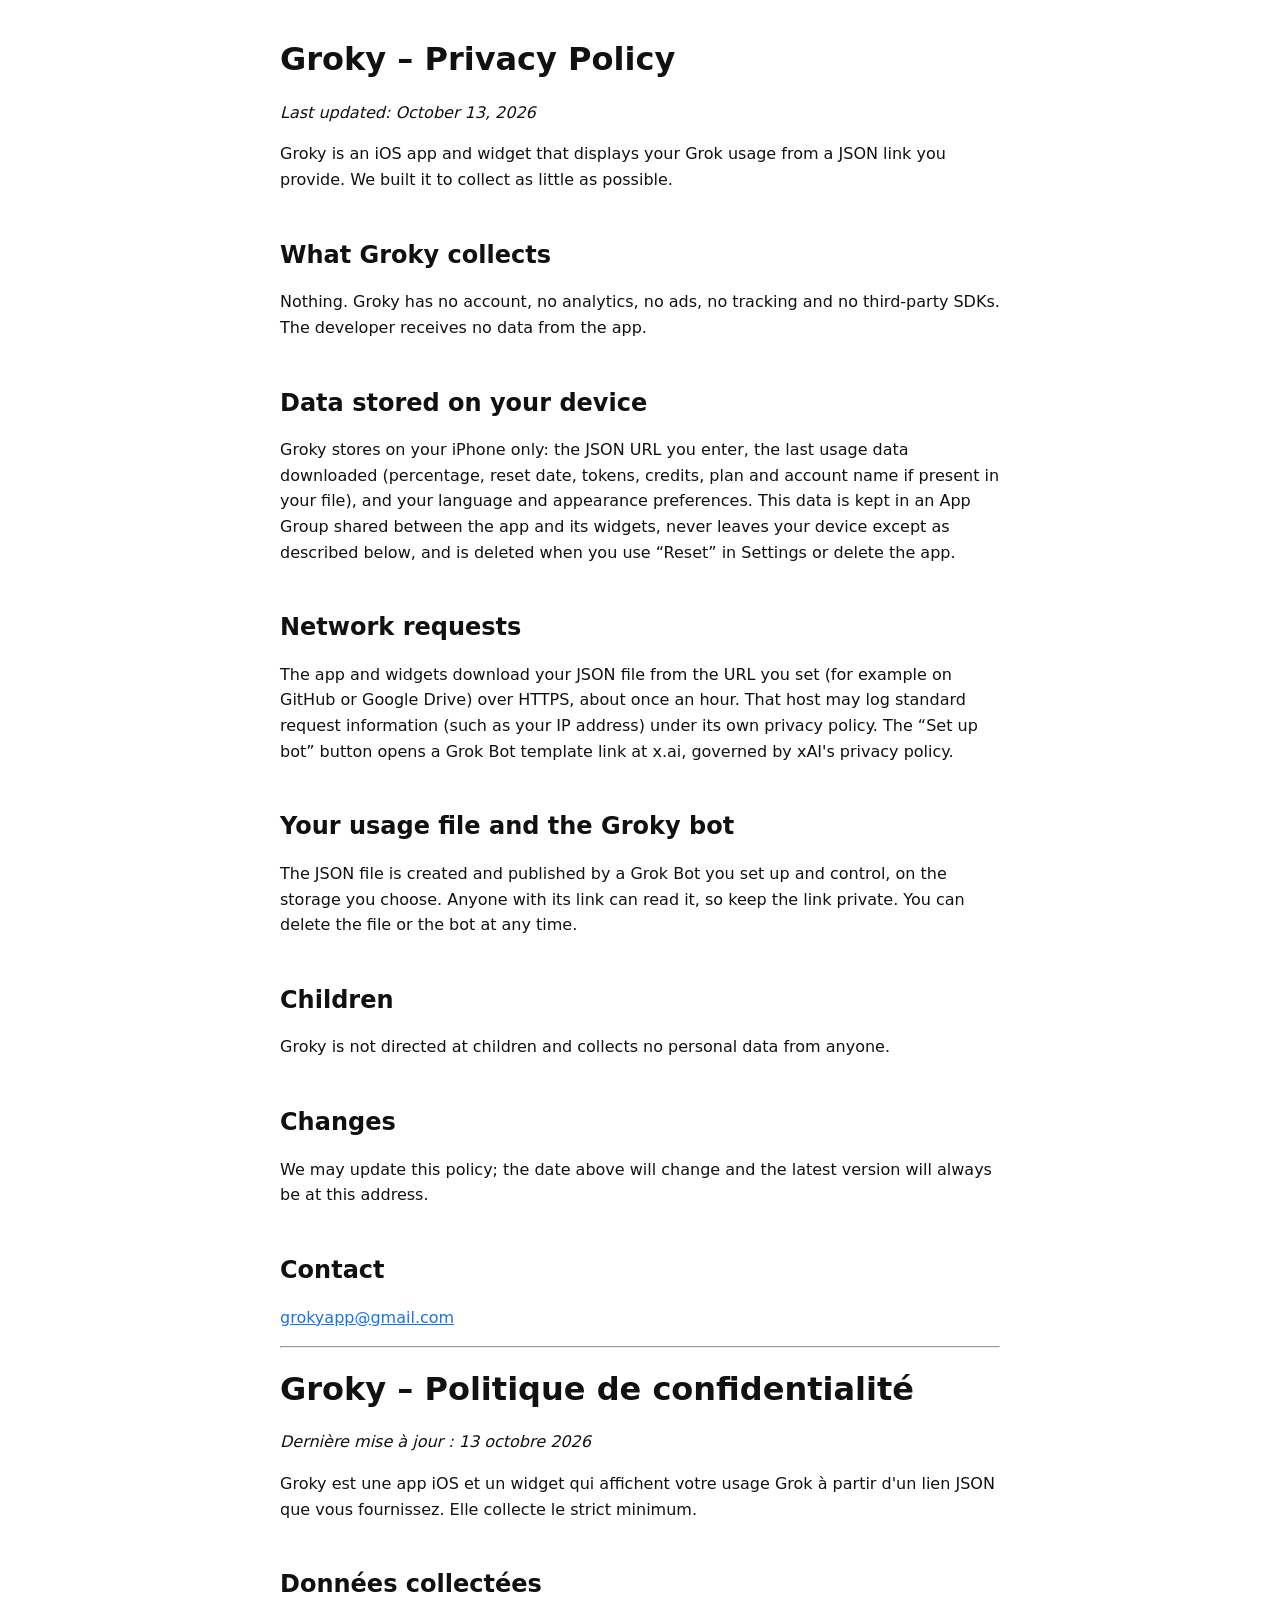
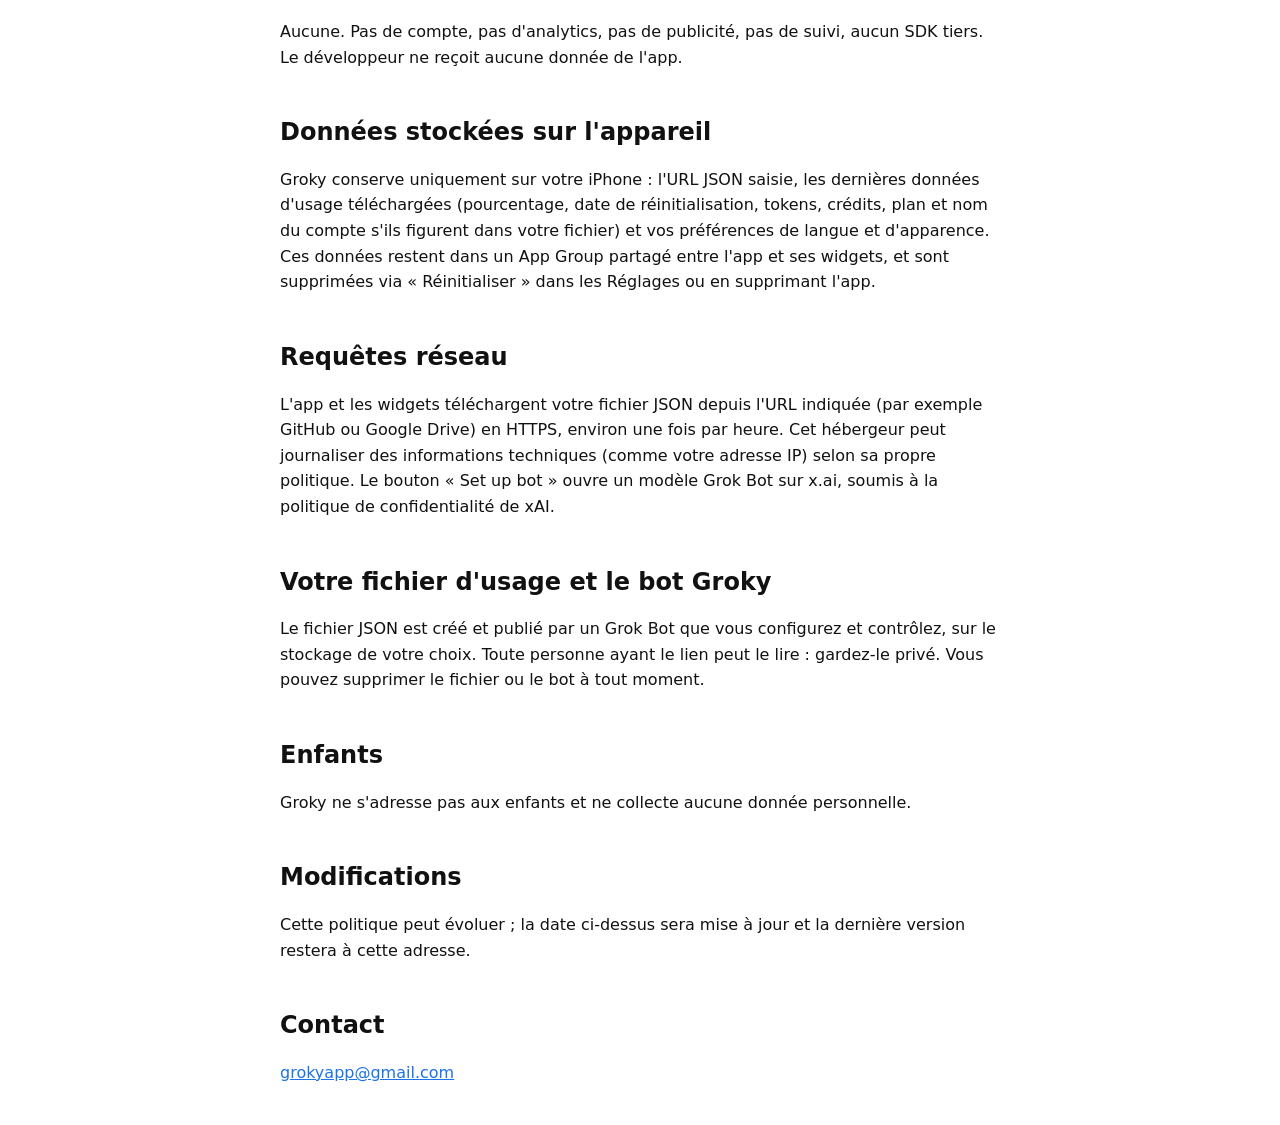
==== privacy-policy.html @ b5df7863 "Groky privacy policy" ====
<!doctype html>
<html lang="en"><head><meta charset="utf-8"><meta name="viewport" content="width=device-width,initial-scale=1">
<title>Groky – Privacy Policy</title>
<style>body{font:16px/1.6 -apple-system,system-ui,sans-serif;max-width:720px;margin:40px auto;padding:0 20px;color:#111}h1,h2{line-height:1.2}h2{margin-top:2em}a{color:#1a73e8}@media(prefers-color-scheme:dark){body{background:#000;color:#eee}a{color:#5aa2ff}}</style>
</head><body>
<h1>Groky – Privacy Policy</h1>
<p><em>Last updated: October 13, 2026</em></p>
<p>Groky is an iOS app and widget that displays your Grok usage from a JSON link you provide. We built it to collect as little as possible.</p>
<h2>What Groky collects</h2>
<p>Nothing. Groky has no account, no analytics, no ads, no tracking and no third-party SDKs. The developer receives no data from the app.</p>
<h2>Data stored on your device</h2>
<p>Groky stores on your iPhone only: the JSON URL you enter, the last usage data downloaded (percentage, reset date, tokens, credits, plan and account name if present in your file), and your language and appearance preferences. This data is kept in an App Group shared between the app and its widgets, never leaves your device except as described below, and is deleted when you use “Reset” in Settings or delete the app.</p>
<h2>Network requests</h2>
<p>The app and widgets download your JSON file from the URL you set (for example on GitHub or Google Drive) over HTTPS, about once an hour. That host may log standard request information (such as your IP address) under its own privacy policy. The “Set up bot” button opens a Grok Bot template link at x.ai, governed by xAI's privacy policy.</p>
<h2>Your usage file and the Groky bot</h2>
<p>The JSON file is created and published by a Grok Bot you set up and control, on the storage you choose. Anyone with its link can read it, so keep the link private. You can delete the file or the bot at any time.</p>
<h2>Children</h2>
<p>Groky is not directed at children and collects no personal data from anyone.</p>
<h2>Changes</h2>
<p>We may update this policy; the date above will change and the latest version will always be at this address.</p>
<h2>Contact</h2>
<p><a href="mailto:grokyapp@gmail.com">grokyapp@gmail.com</a></p>
<hr>
<h1 lang="fr">Groky – Politique de confidentialité</h1>
<p><em>Dernière mise à jour : 13 octobre 2026</em></p>
<p>Groky est une app iOS et un widget qui affichent votre usage Grok à partir d'un lien JSON que vous fournissez. Elle collecte le strict minimum.</p>
<h2>Données collectées</h2>
<p>Aucune. Pas de compte, pas d'analytics, pas de publicité, pas de suivi, aucun SDK tiers. Le développeur ne reçoit aucune donnée de l'app.</p>
<h2>Données stockées sur l'appareil</h2>
<p>Groky conserve uniquement sur votre iPhone : l'URL JSON saisie, les dernières données d'usage téléchargées (pourcentage, date de réinitialisation, tokens, crédits, plan et nom du compte s'ils figurent dans votre fichier) et vos préférences de langue et d'apparence. Ces données restent dans un App Group partagé entre l'app et ses widgets, et sont supprimées via « Réinitialiser » dans les Réglages ou en supprimant l'app.</p>
<h2>Requêtes réseau</h2>
<p>L'app et les widgets téléchargent votre fichier JSON depuis l'URL indiquée (par exemple GitHub ou Google Drive) en HTTPS, environ une fois par heure. Cet hébergeur peut journaliser des informations techniques (comme votre adresse IP) selon sa propre politique. Le bouton « Set up bot » ouvre un modèle Grok Bot sur x.ai, soumis à la politique de confidentialité de xAI.</p>
<h2>Votre fichier d'usage et le bot Groky</h2>
<p>Le fichier JSON est créé et publié par un Grok Bot que vous configurez et contrôlez, sur le stockage de votre choix. Toute personne ayant le lien peut le lire : gardez-le privé. Vous pouvez supprimer le fichier ou le bot à tout moment.</p>
<h2>Enfants</h2>
<p>Groky ne s'adresse pas aux enfants et ne collecte aucune donnée personnelle.</p>
<h2>Modifications</h2>
<p>Cette politique peut évoluer ; la date ci-dessus sera mise à jour et la dernière version restera à cette adresse.</p>
<h2>Contact</h2>
<p><a href="mailto:grokyapp@gmail.com">grokyapp@gmail.com</a></p>
</body></html>
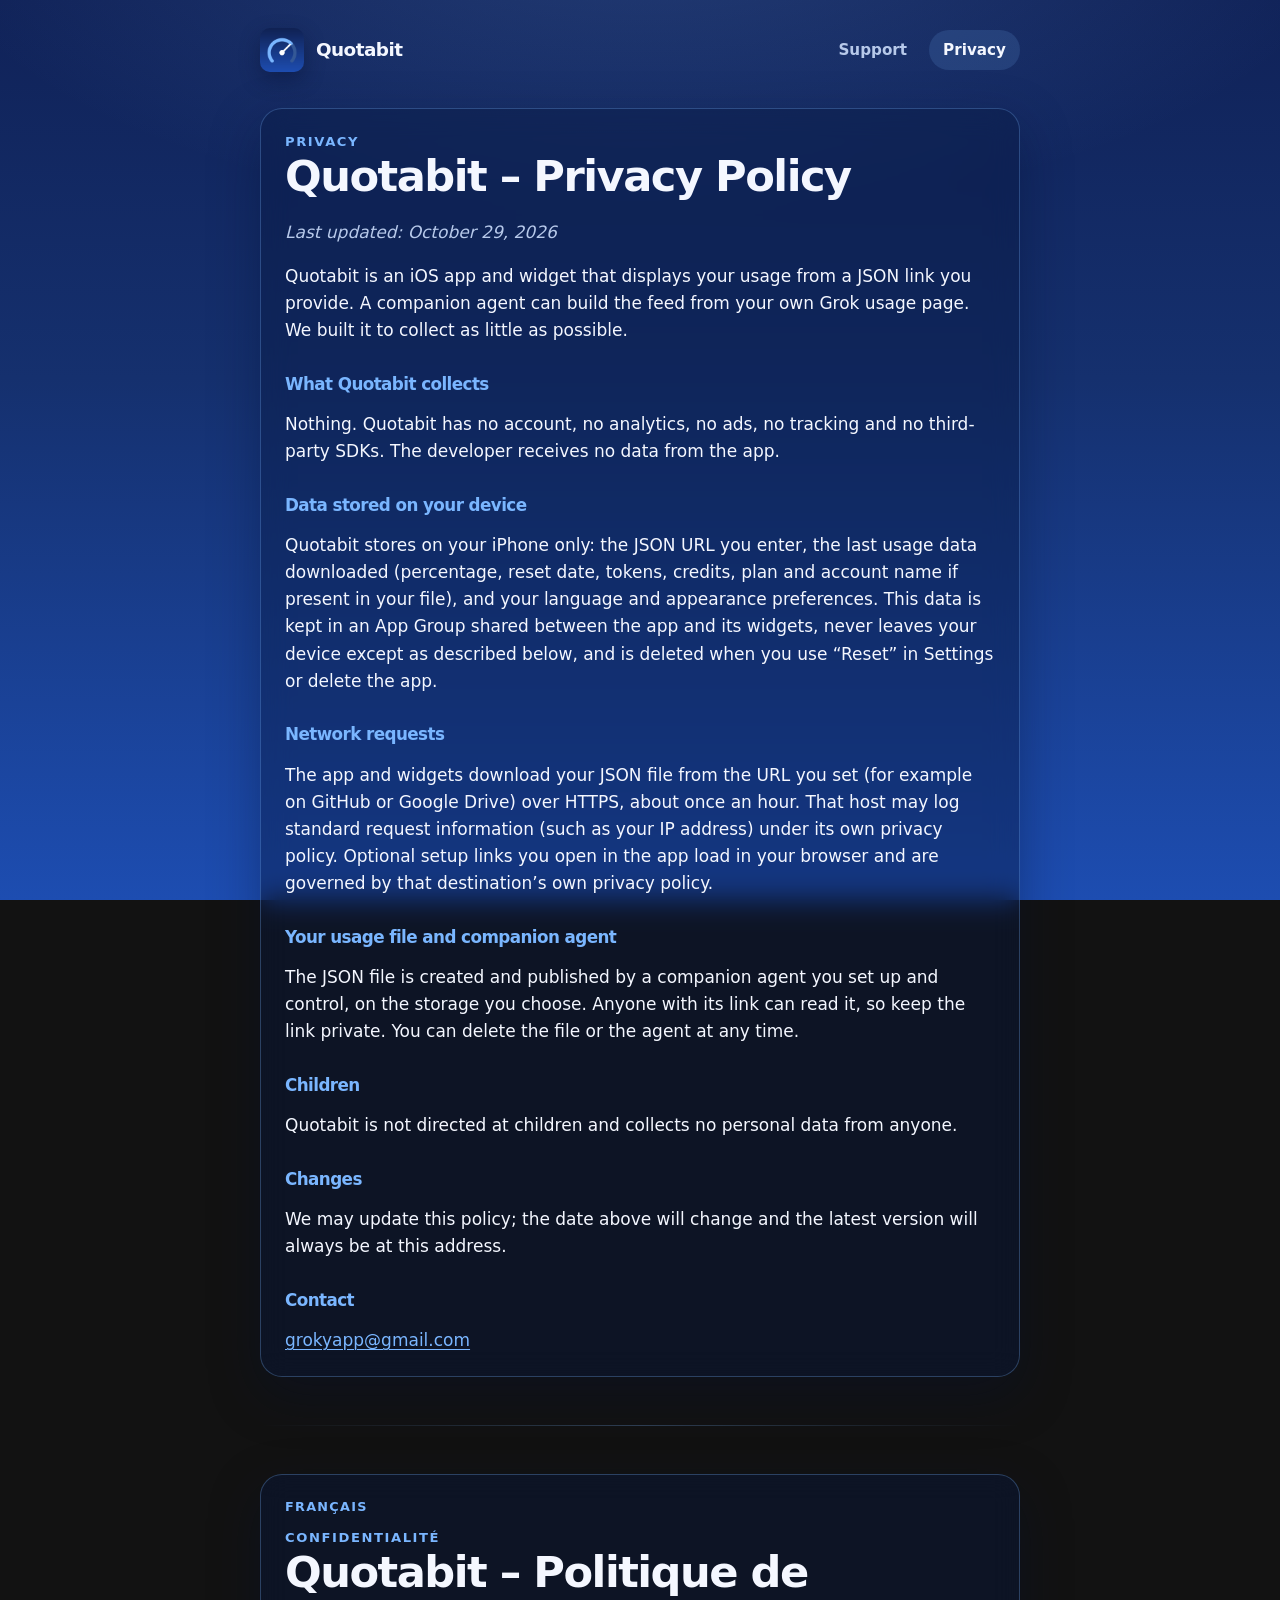
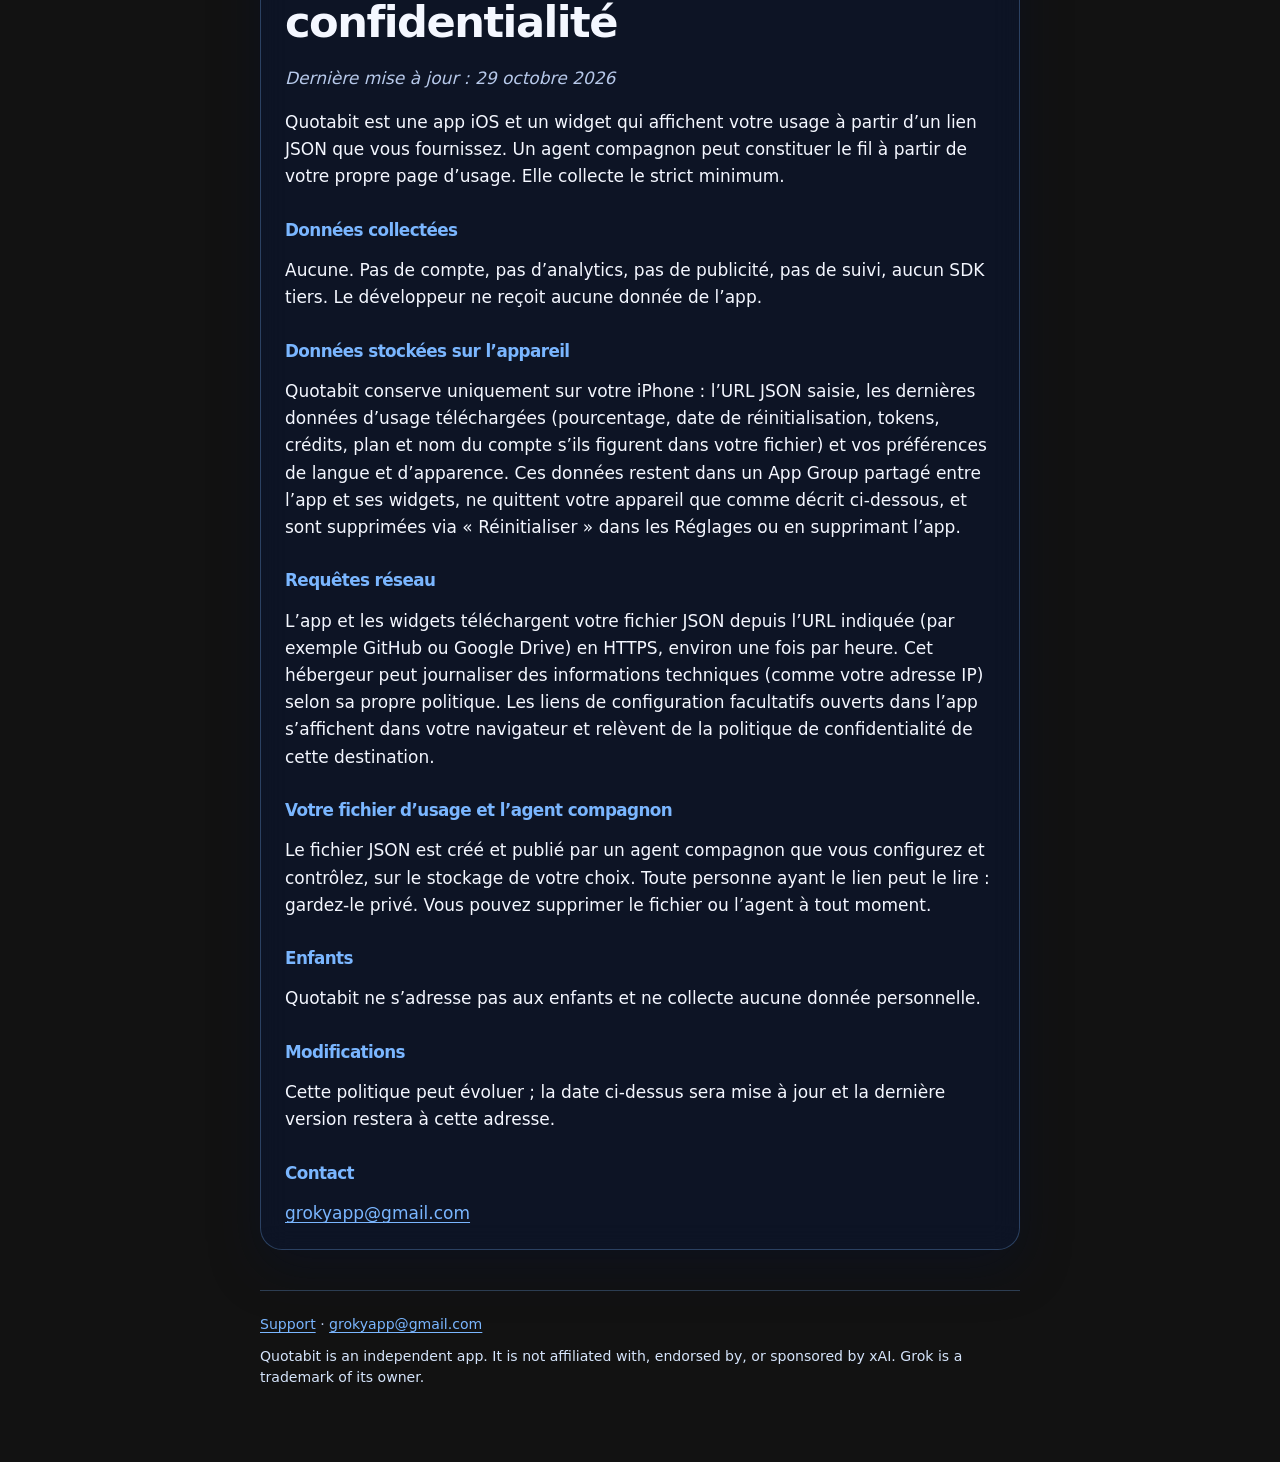
==== commit 0e590131: "Rebrand GitHub Pages site from Groky to Quotabit Rename support and privacy pages, add the Quotabit " ====
--- a/privacy-policy.html
+++ b/privacy-policy.html
@@ -1,41 +1,97 @@
 <!doctype html>
-<html lang="en"><head><meta charset="utf-8"><meta name="viewport" content="width=device-width,initial-scale=1">
-<title>Groky – Privacy Policy</title>
-<style>body{font:16px/1.6 -apple-system,system-ui,sans-serif;max-width:720px;margin:40px auto;padding:0 20px;color:#111}h1,h2{line-height:1.2}h2{margin-top:2em}a{color:#1a73e8}@media(prefers-color-scheme:dark){body{background:#000;color:#eee}a{color:#5aa2ff}}</style>
-</head><body>
-<h1>Groky – Privacy Policy</h1>
-<p><em>Last updated: October 13, 2026</em></p>
-<p>Groky is an iOS app and widget that displays your Grok usage from a JSON link you provide. We built it to collect as little as possible.</p>
-<h2>What Groky collects</h2>
-<p>Nothing. Groky has no account, no analytics, no ads, no tracking and no third-party SDKs. The developer receives no data from the app.</p>
-<h2>Data stored on your device</h2>
-<p>Groky stores on your iPhone only: the JSON URL you enter, the last usage data downloaded (percentage, reset date, tokens, credits, plan and account name if present in your file), and your language and appearance preferences. This data is kept in an App Group shared between the app and its widgets, never leaves your device except as described below, and is deleted when you use “Reset” in Settings or delete the app.</p>
-<h2>Network requests</h2>
-<p>The app and widgets download your JSON file from the URL you set (for example on GitHub or Google Drive) over HTTPS, about once an hour. That host may log standard request information (such as your IP address) under its own privacy policy. The “Set up bot” button opens a Grok Bot template link at x.ai, governed by xAI's privacy policy.</p>
-<h2>Your usage file and the Groky bot</h2>
-<p>The JSON file is created and published by a Grok Bot you set up and control, on the storage you choose. Anyone with its link can read it, so keep the link private. You can delete the file or the bot at any time.</p>
-<h2>Children</h2>
-<p>Groky is not directed at children and collects no personal data from anyone.</p>
-<h2>Changes</h2>
-<p>We may update this policy; the date above will change and the latest version will always be at this address.</p>
-<h2>Contact</h2>
-<p><a href="mailto:grokyapp@gmail.com">grokyapp@gmail.com</a></p>
-<hr>
-<h1 lang="fr">Groky – Politique de confidentialité</h1>
-<p><em>Dernière mise à jour : 13 octobre 2026</em></p>
-<p>Groky est une app iOS et un widget qui affichent votre usage Grok à partir d'un lien JSON que vous fournissez. Elle collecte le strict minimum.</p>
-<h2>Données collectées</h2>
-<p>Aucune. Pas de compte, pas d'analytics, pas de publicité, pas de suivi, aucun SDK tiers. Le développeur ne reçoit aucune donnée de l'app.</p>
-<h2>Données stockées sur l'appareil</h2>
-<p>Groky conserve uniquement sur votre iPhone : l'URL JSON saisie, les dernières données d'usage téléchargées (pourcentage, date de réinitialisation, tokens, crédits, plan et nom du compte s'ils figurent dans votre fichier) et vos préférences de langue et d'apparence. Ces données restent dans un App Group partagé entre l'app et ses widgets, et sont supprimées via « Réinitialiser » dans les Réglages ou en supprimant l'app.</p>
-<h2>Requêtes réseau</h2>
-<p>L'app et les widgets téléchargent votre fichier JSON depuis l'URL indiquée (par exemple GitHub ou Google Drive) en HTTPS, environ une fois par heure. Cet hébergeur peut journaliser des informations techniques (comme votre adresse IP) selon sa propre politique. Le bouton « Set up bot » ouvre un modèle Grok Bot sur x.ai, soumis à la politique de confidentialité de xAI.</p>
-<h2>Votre fichier d'usage et le bot Groky</h2>
-<p>Le fichier JSON est créé et publié par un Grok Bot que vous configurez et contrôlez, sur le stockage de votre choix. Toute personne ayant le lien peut le lire : gardez-le privé. Vous pouvez supprimer le fichier ou le bot à tout moment.</p>
-<h2>Enfants</h2>
-<p>Groky ne s'adresse pas aux enfants et ne collecte aucune donnée personnelle.</p>
-<h2>Modifications</h2>
-<p>Cette politique peut évoluer ; la date ci-dessus sera mise à jour et la dernière version restera à cette adresse.</p>
-<h2>Contact</h2>
-<p><a href="mailto:grokyapp@gmail.com">grokyapp@gmail.com</a></p>
-</body></html>
+<html lang="en">
+<head>
+  <meta charset="utf-8">
+  <meta name="viewport" content="width=device-width, initial-scale=1">
+  <title>Quotabit – Privacy Policy</title>
+  <meta name="description" content="Privacy policy for Quotabit. The app collects nothing and only fetches the usage feed URL you provide.">
+  <meta name="theme-color" content="#102258">
+  <meta name="apple-mobile-web-app-title" content="Quotabit">
+  <link rel="canonical" href="https://nooxico.github.io/grokyapp/privacy-policy.html">
+  <link rel="icon" href="favicon.ico" sizes="any">
+  <link rel="icon" type="image/png" sizes="32x32" href="favicon-32.png">
+  <link rel="apple-touch-icon" href="apple-touch-icon.png">
+  <link rel="manifest" href="site.webmanifest">
+  <meta property="og:type" content="website">
+  <meta property="og:site_name" content="Quotabit">
+  <meta property="og:title" content="Quotabit – Privacy Policy">
+  <meta property="og:description" content="Quotabit collects nothing. It only fetches the usage feed URL you provide.">
+  <meta property="og:url" content="https://nooxico.github.io/grokyapp/privacy-policy.html">
+  <meta property="og:image" content="https://nooxico.github.io/grokyapp/og-image.png">
+  <meta property="og:image:width" content="1200">
+  <meta property="og:image:height" content="630">
+  <meta property="og:locale" content="en_US">
+  <meta property="og:locale:alternate" content="fr_FR">
+  <meta name="twitter:card" content="summary_large_image">
+  <meta name="twitter:title" content="Quotabit – Privacy Policy">
+  <meta name="twitter:description" content="Quotabit collects nothing. It only fetches the usage feed URL you provide.">
+  <meta name="twitter:image" content="https://nooxico.github.io/grokyapp/og-image.png">
+  <link rel="stylesheet" href="styles.css">
+</head>
+<body>
+  <div class="wrap">
+    <header class="site-header">
+      <a class="brand" href="index.html">
+        <img src="assets/quotabit-icon-1024.png" width="44" height="44" alt="">
+        Quotabit
+      </a>
+      <nav class="nav" aria-label="Site">
+        <a href="index.html">Support</a>
+        <a href="privacy-policy.html" aria-current="page">Privacy</a>
+      </nav>
+    </header>
+
+    <main>
+      <article class="card policy" lang="en">
+        <p class="eyebrow">Privacy</p>
+        <h1>Quotabit – Privacy Policy</h1>
+        <p class="meta">Last updated: October 29, 2026</p>
+        <p>Quotabit is an iOS app and widget that displays your usage from a JSON link you provide. A companion agent can build the feed from your own Grok usage page. We built it to collect as little as possible.</p>
+        <h2>What Quotabit collects</h2>
+        <p>Nothing. Quotabit has no account, no analytics, no ads, no tracking and no third-party SDKs. The developer receives no data from the app.</p>
+        <h2>Data stored on your device</h2>
+        <p>Quotabit stores on your iPhone only: the JSON URL you enter, the last usage data downloaded (percentage, reset date, tokens, credits, plan and account name if present in your file), and your language and appearance preferences. This data is kept in an App Group shared between the app and its widgets, never leaves your device except as described below, and is deleted when you use “Reset” in Settings or delete the app.</p>
+        <h2>Network requests</h2>
+        <p>The app and widgets download your JSON file from the URL you set (for example on GitHub or Google Drive) over HTTPS, about once an hour. That host may log standard request information (such as your IP address) under its own privacy policy. Optional setup links you open in the app load in your browser and are governed by that destination’s own privacy policy.</p>
+        <h2>Your usage file and companion agent</h2>
+        <p>The JSON file is created and published by a companion agent you set up and control, on the storage you choose. Anyone with its link can read it, so keep the link private. You can delete the file or the agent at any time.</p>
+        <h2>Children</h2>
+        <p>Quotabit is not directed at children and collects no personal data from anyone.</p>
+        <h2>Changes</h2>
+        <p>We may update this policy; the date above will change and the latest version will always be at this address.</p>
+        <h2>Contact</h2>
+        <p><a href="mailto:grokyapp@gmail.com">grokyapp@gmail.com</a></p>
+      </article>
+
+      <hr class="divider">
+
+      <article class="card policy" lang="fr">
+        <p class="lang">Français</p>
+        <p class="eyebrow">Confidentialité</p>
+        <h1>Quotabit – Politique de confidentialité</h1>
+        <p class="meta">Dernière mise à jour : 29 octobre 2026</p>
+        <p>Quotabit est une app iOS et un widget qui affichent votre usage à partir d’un lien JSON que vous fournissez. Un agent compagnon peut constituer le fil à partir de votre propre page d’usage. Elle collecte le strict minimum.</p>
+        <h2>Données collectées</h2>
+        <p>Aucune. Pas de compte, pas d’analytics, pas de publicité, pas de suivi, aucun SDK tiers. Le développeur ne reçoit aucune donnée de l’app.</p>
+        <h2>Données stockées sur l’appareil</h2>
+        <p>Quotabit conserve uniquement sur votre iPhone : l’URL JSON saisie, les dernières données d’usage téléchargées (pourcentage, date de réinitialisation, tokens, crédits, plan et nom du compte s’ils figurent dans votre fichier) et vos préférences de langue et d’apparence. Ces données restent dans un App Group partagé entre l’app et ses widgets, ne quittent votre appareil que comme décrit ci-dessous, et sont supprimées via « Réinitialiser » dans les Réglages ou en supprimant l’app.</p>
+        <h2>Requêtes réseau</h2>
+        <p>L’app et les widgets téléchargent votre fichier JSON depuis l’URL indiquée (par exemple GitHub ou Google Drive) en HTTPS, environ une fois par heure. Cet hébergeur peut journaliser des informations techniques (comme votre adresse IP) selon sa propre politique. Les liens de configuration facultatifs ouverts dans l’app s’affichent dans votre navigateur et relèvent de la politique de confidentialité de cette destination.</p>
+        <h2>Votre fichier d’usage et l’agent compagnon</h2>
+        <p>Le fichier JSON est créé et publié par un agent compagnon que vous configurez et contrôlez, sur le stockage de votre choix. Toute personne ayant le lien peut le lire : gardez-le privé. Vous pouvez supprimer le fichier ou l’agent à tout moment.</p>
+        <h2>Enfants</h2>
+        <p>Quotabit ne s’adresse pas aux enfants et ne collecte aucune donnée personnelle.</p>
+        <h2>Modifications</h2>
+        <p>Cette politique peut évoluer ; la date ci-dessus sera mise à jour et la dernière version restera à cette adresse.</p>
+        <h2>Contact</h2>
+        <p><a href="mailto:grokyapp@gmail.com">grokyapp@gmail.com</a></p>
+      </article>
+    </main>
+
+    <footer class="site-footer">
+      <p><a href="index.html">Support</a> · <a href="mailto:grokyapp@gmail.com">grokyapp@gmail.com</a></p>
+      <p class="disclaimer">Quotabit is an independent app. It is not affiliated with, endorsed by, or sponsored by xAI. Grok is a trademark of its owner.</p>
+    </footer>
+  </div>
+</body>
+</html>
--- a/styles.css
+++ b/styles.css
@@ -0,0 +1,291 @@
+:root {
+  --navy-deep: #102258;
+  --navy: #15306e;
+  --navy-mid: #1a3d8c;
+  --navy-bright: #1d4db1;
+  --accent: #7ab6ff;
+  --accent-strong: #4f9cff;
+  --text: #f4f7ff;
+  --muted: #b7c9ea;
+  --card: rgba(9, 24, 64, 0.42);
+  --stroke: rgba(122, 182, 255, 0.28);
+  --shadow: 0 18px 50px rgba(6, 16, 48, 0.35);
+  --radius: 22px;
+  --max: 760px;
+}
+
+*,
+*::before,
+*::after {
+  box-sizing: border-box;
+}
+
+html {
+  color-scheme: dark;
+}
+
+body {
+  margin: 0;
+  min-height: 100vh;
+  font: 17px/1.6 -apple-system, BlinkMacSystemFont, "SF Pro Text", "Segoe UI", system-ui, sans-serif;
+  color: var(--text);
+  background:
+    radial-gradient(1200px 500px at 50% -80px, rgba(122, 182, 255, 0.18), transparent 60%),
+    linear-gradient(180deg, var(--navy-deep) 0%, var(--navy) 42%, var(--navy-bright) 100%);
+  background-attachment: fixed;
+}
+
+a {
+  color: var(--accent);
+  text-decoration-thickness: 1px;
+  text-underline-offset: 0.18em;
+}
+
+a:hover {
+  color: #cfe4ff;
+}
+
+.wrap {
+  width: min(var(--max), calc(100% - 40px));
+  margin: 0 auto;
+  padding: 28px 0 64px;
+}
+
+.site-header {
+  display: flex;
+  align-items: center;
+  justify-content: space-between;
+  gap: 16px;
+  margin-bottom: 36px;
+}
+
+.brand {
+  display: flex;
+  align-items: center;
+  gap: 12px;
+  color: var(--text);
+  text-decoration: none;
+  font-weight: 700;
+  letter-spacing: -0.03em;
+  font-size: 1.15rem;
+}
+
+.brand img {
+  width: 44px;
+  height: 44px;
+  border-radius: 22.5%;
+  box-shadow: 0 8px 20px rgba(8, 20, 56, 0.45);
+}
+
+.nav {
+  display: flex;
+  gap: 8px;
+}
+
+.nav a {
+  color: var(--muted);
+  text-decoration: none;
+  padding: 8px 14px;
+  border-radius: 999px;
+  font-size: 0.95rem;
+  font-weight: 600;
+}
+
+.nav a:hover,
+.nav a[aria-current="page"] {
+  color: var(--text);
+  background: rgba(122, 182, 255, 0.14);
+}
+
+.hero {
+  display: grid;
+  justify-items: start;
+  gap: 18px;
+  margin-bottom: 28px;
+}
+
+.hero--center {
+  justify-items: center;
+  text-align: center;
+  padding: 12px 0 8px;
+}
+
+.app-icon {
+  width: 96px;
+  height: 96px;
+  border-radius: 22.5%;
+  box-shadow: var(--shadow);
+}
+
+.eyebrow {
+  margin: 0;
+  color: var(--accent);
+  font-size: 0.82rem;
+  font-weight: 700;
+  letter-spacing: 0.12em;
+  text-transform: uppercase;
+}
+
+h1,
+h2 {
+  line-height: 1.15;
+  letter-spacing: -0.035em;
+}
+
+h1 {
+  margin: 0;
+  font-size: clamp(2rem, 5vw, 2.7rem);
+}
+
+h2 {
+  margin: 0 0 0.55em;
+  font-size: 1.2rem;
+}
+
+.lede {
+  margin: 0;
+  max-width: 40rem;
+  color: var(--muted);
+  font-size: 1.05rem;
+}
+
+.hero--center .lede {
+  max-width: 34rem;
+}
+
+.card,
+.faq details {
+  background: var(--card);
+  border: 1px solid var(--stroke);
+  border-radius: var(--radius);
+  box-shadow: var(--shadow);
+  backdrop-filter: blur(14px);
+}
+
+.card {
+  padding: 22px 24px;
+  margin: 0 0 18px;
+}
+
+.card p:first-child,
+.policy p:first-child {
+  margin-top: 0;
+}
+
+.card p:last-child,
+.policy p:last-child {
+  margin-bottom: 0;
+}
+
+.faq {
+  display: grid;
+  gap: 12px;
+  margin: 8px 0 28px;
+}
+
+.faq details {
+  padding: 4px 20px 4px;
+}
+
+.faq summary {
+  cursor: pointer;
+  list-style: none;
+  font-weight: 650;
+  padding: 14px 0;
+}
+
+.faq summary::-webkit-details-marker {
+  display: none;
+}
+
+.faq summary::after {
+  content: "";
+  float: right;
+  width: 8px;
+  height: 8px;
+  margin-top: 7px;
+  border-right: 2px solid var(--accent);
+  border-bottom: 2px solid var(--accent);
+  transform: rotate(45deg);
+}
+
+.faq details[open] summary::after {
+  margin-top: 10px;
+  transform: rotate(225deg);
+}
+
+.faq details p {
+  margin: 0 0 16px;
+  color: var(--muted);
+}
+
+.policy h2 {
+  margin-top: 1.8em;
+  color: var(--accent);
+  font-size: 1.05rem;
+}
+
+.policy h2:first-child {
+  margin-top: 0;
+}
+
+.meta {
+  color: var(--muted);
+  font-style: italic;
+}
+
+.divider {
+  border: 0;
+  height: 1px;
+  margin: 48px 0;
+  background: linear-gradient(90deg, transparent, var(--stroke), transparent);
+}
+
+.lang {
+  margin: 0 0 10px;
+  color: var(--accent);
+  font-size: 0.8rem;
+  font-weight: 700;
+  letter-spacing: 0.1em;
+  text-transform: uppercase;
+}
+
+.contact-row {
+  display: flex;
+  flex-wrap: wrap;
+  gap: 10px 18px;
+  align-items: center;
+}
+
+.site-footer {
+  margin-top: 40px;
+  padding-top: 22px;
+  border-top: 1px solid var(--stroke);
+  color: var(--muted);
+  font-size: 0.88rem;
+}
+
+.site-footer p {
+  margin: 0 0 10px;
+}
+
+.disclaimer {
+  color: #d5e4fb;
+  line-height: 1.5;
+}
+
+@media (max-width: 560px) {
+  .wrap {
+    width: min(var(--max), calc(100% - 28px));
+  }
+
+  .site-header {
+    flex-direction: column;
+    align-items: flex-start;
+  }
+
+  .app-icon {
+    width: 80px;
+    height: 80px;
+  }
+}
